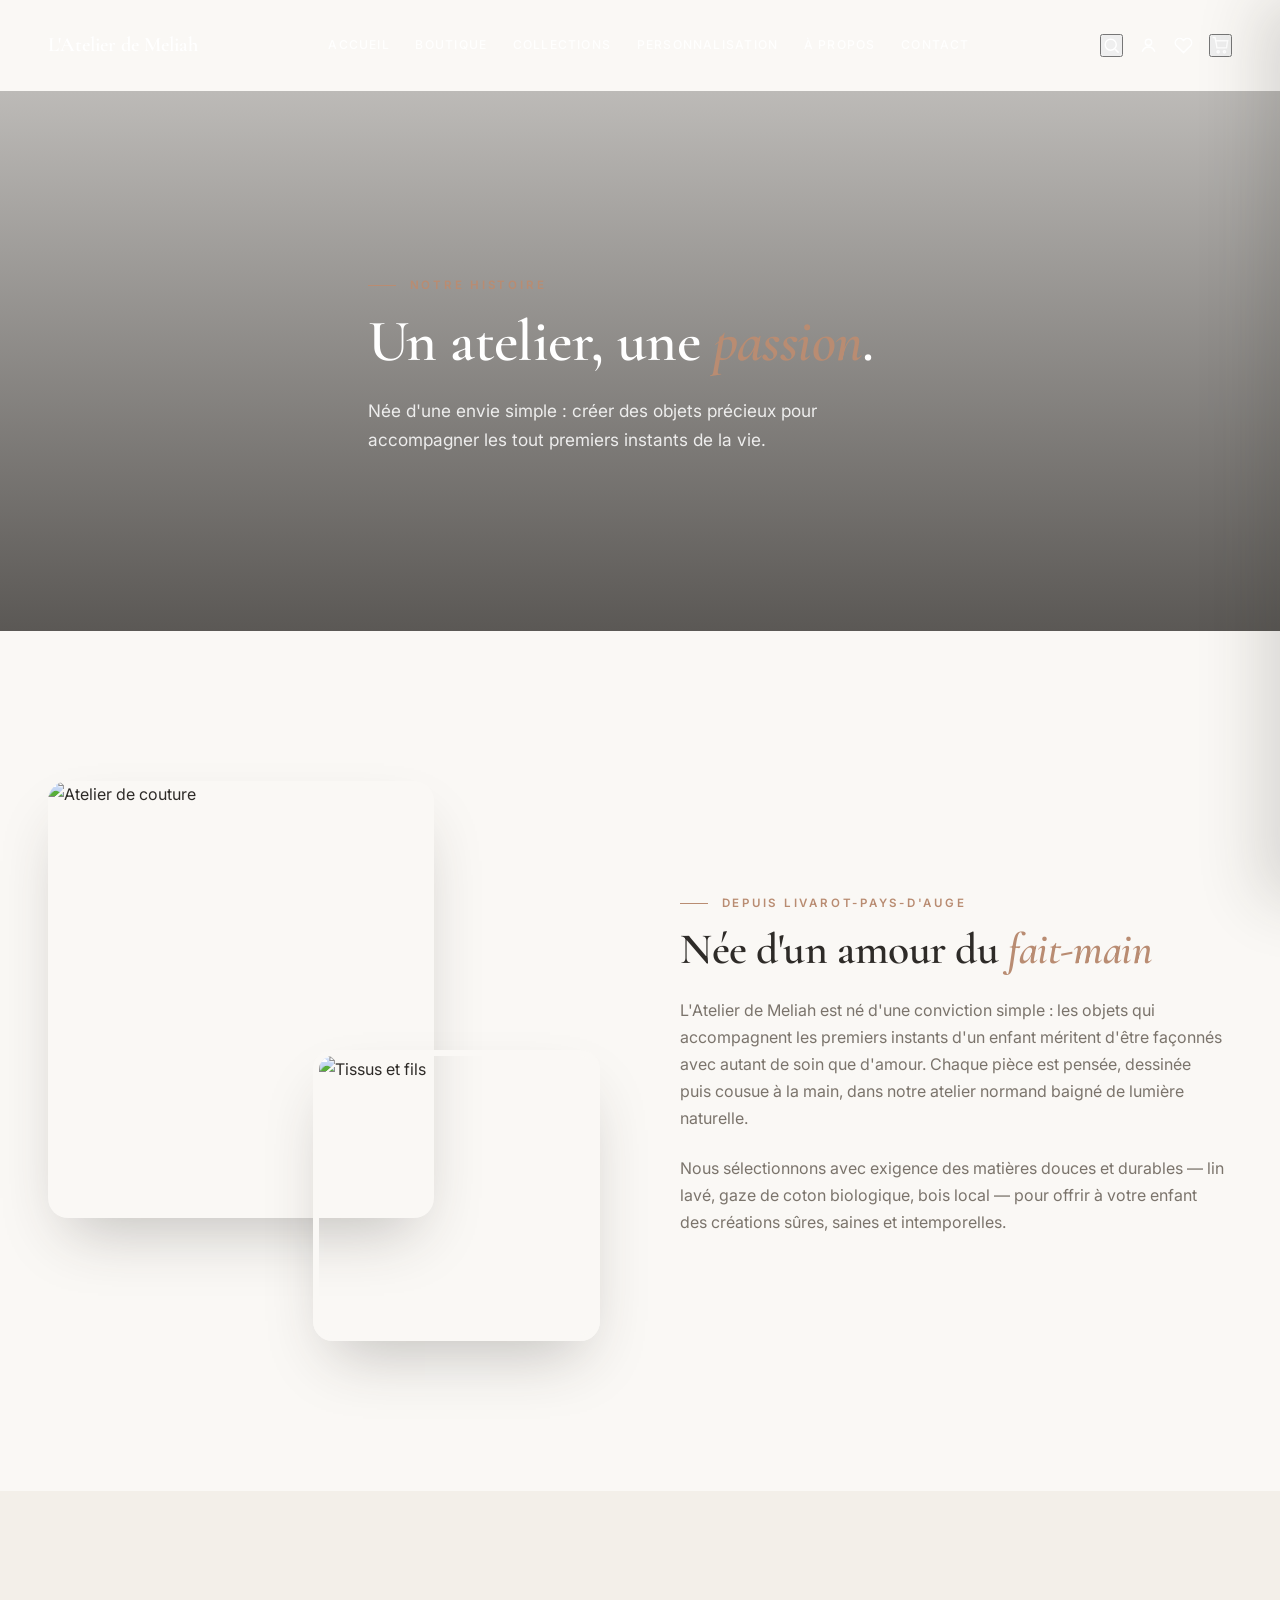
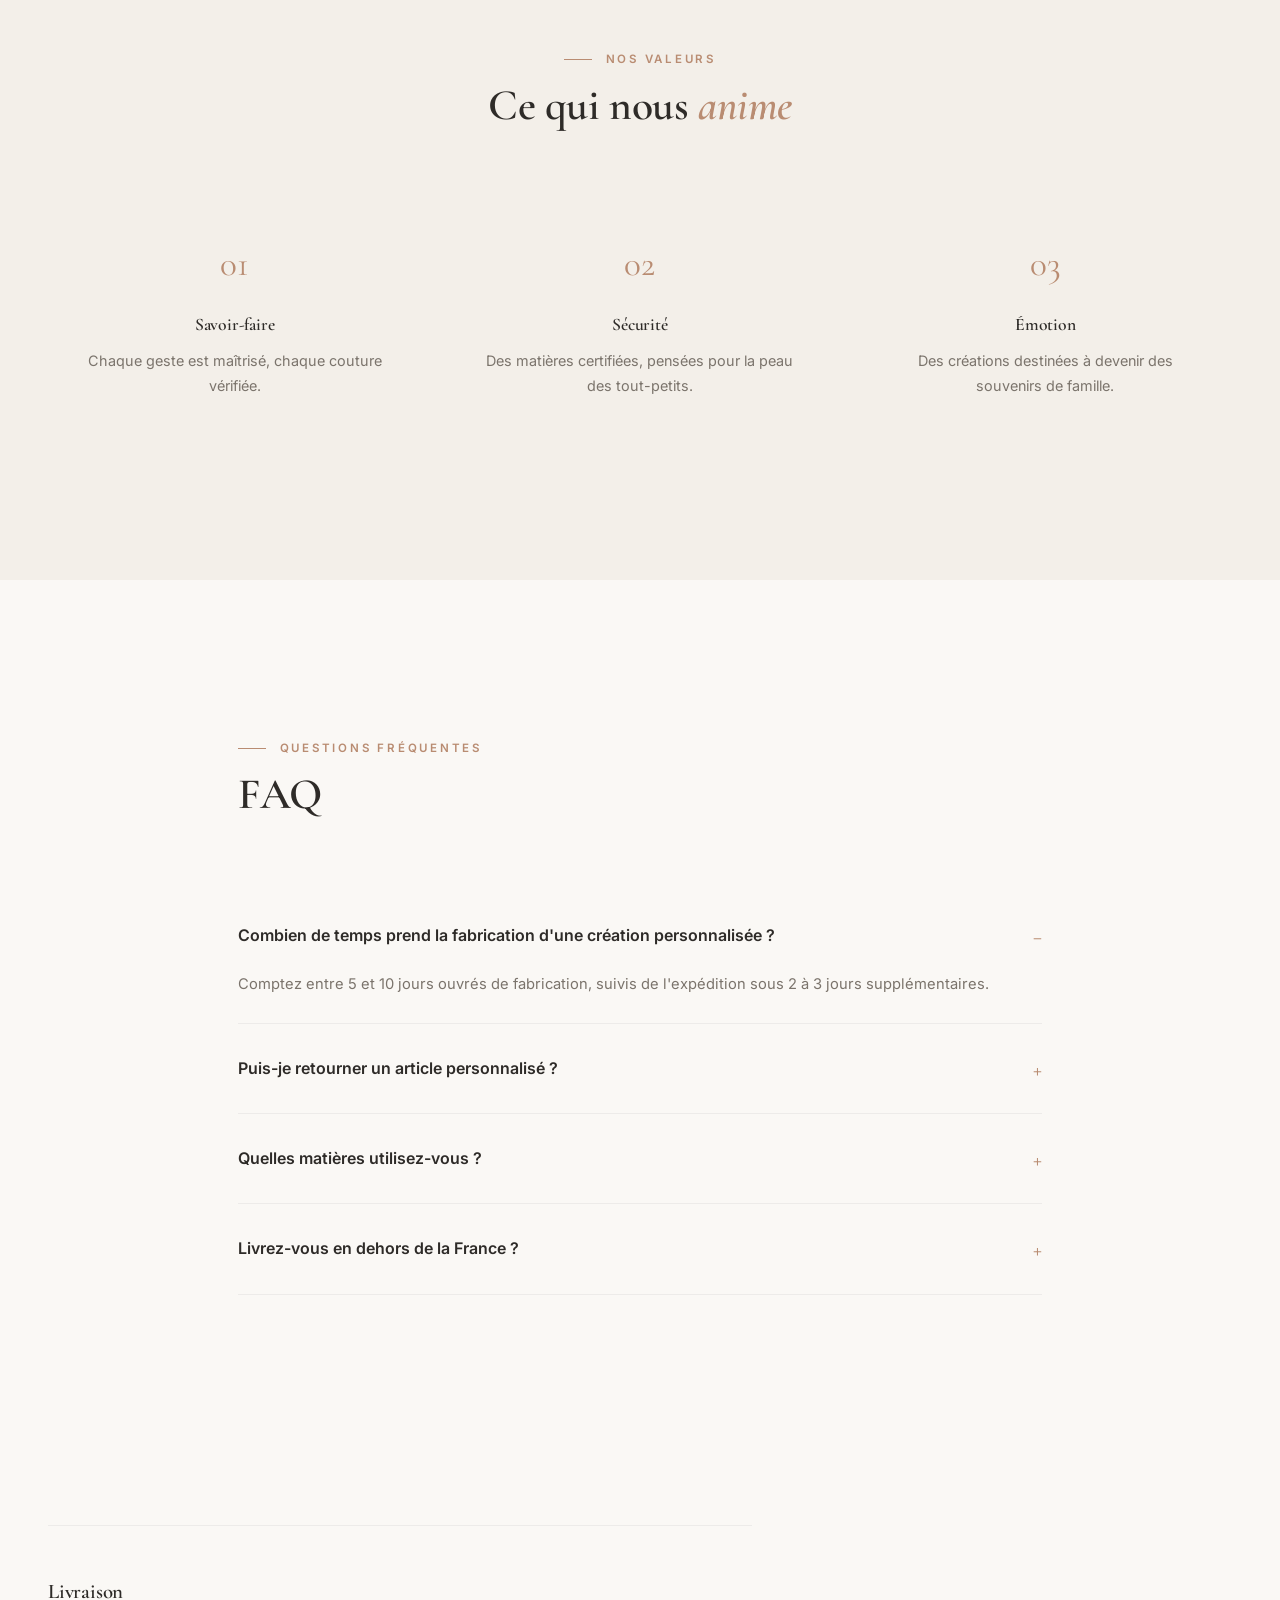
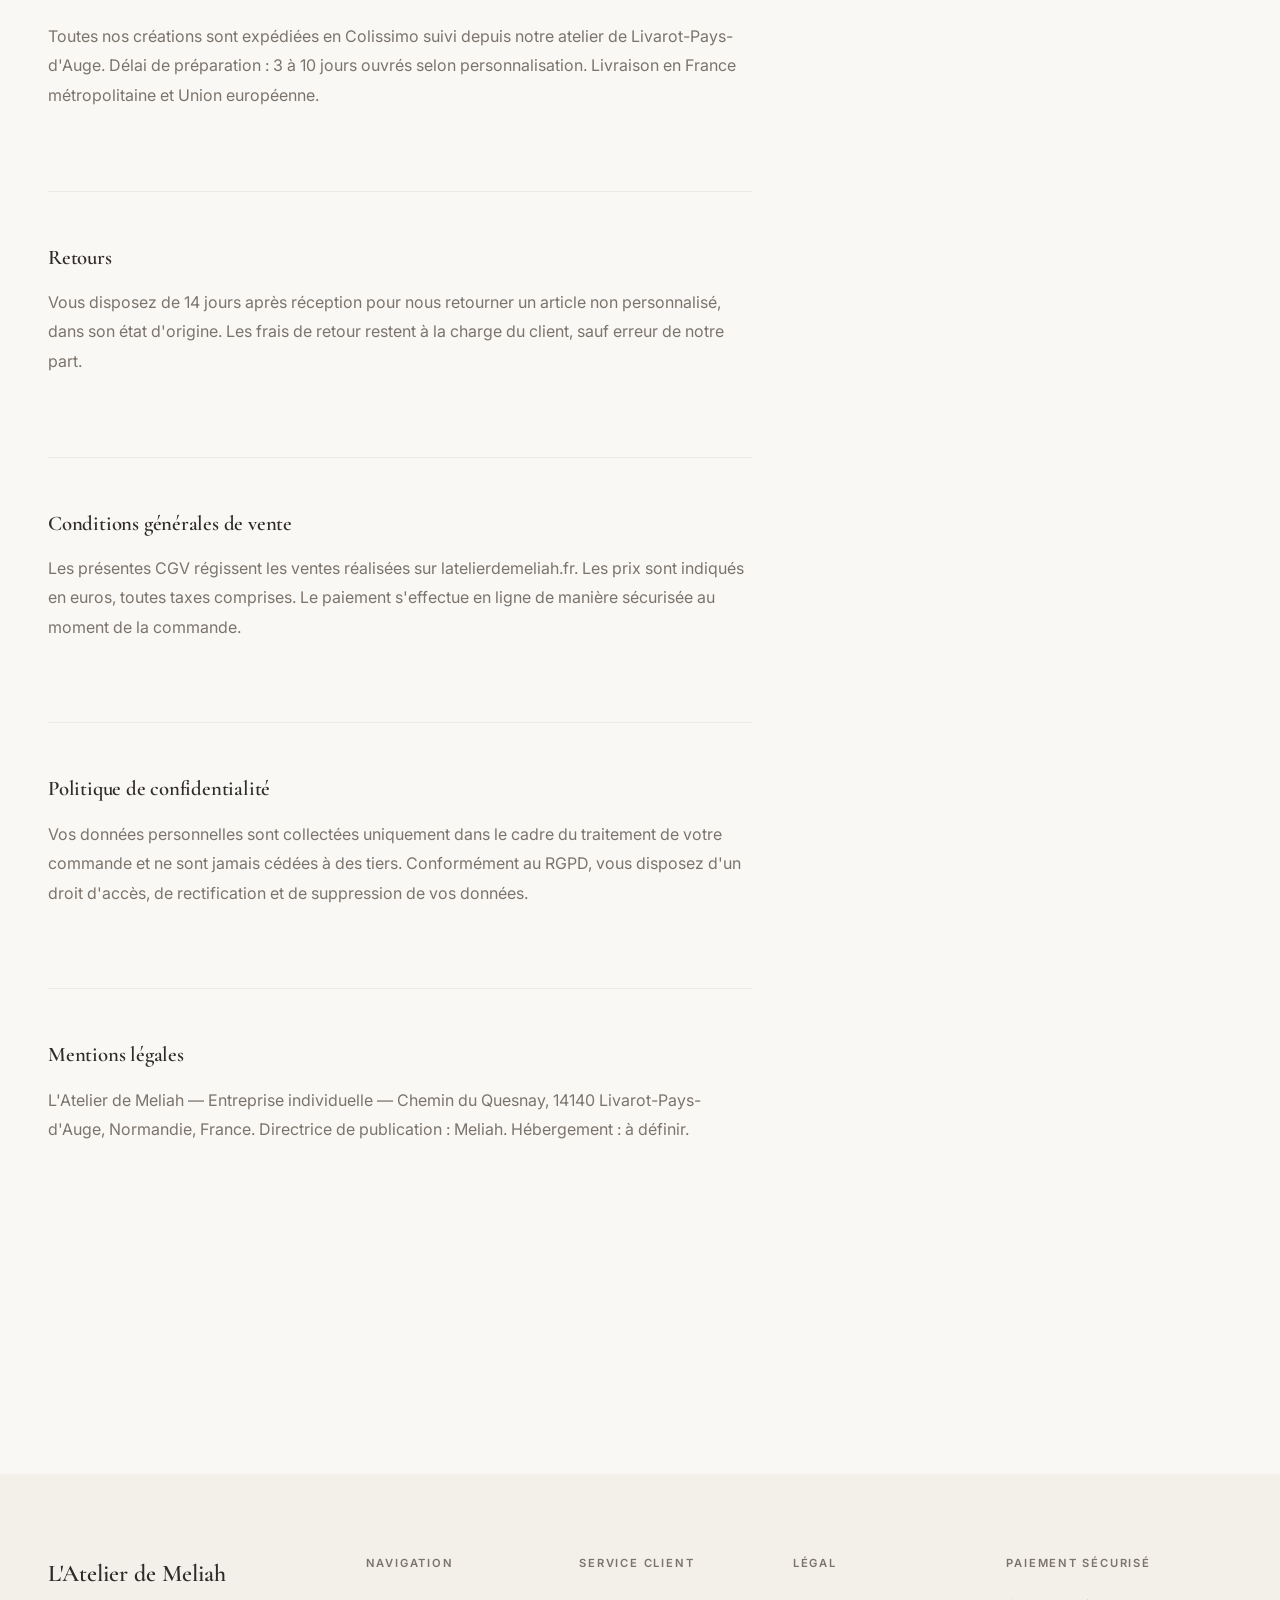
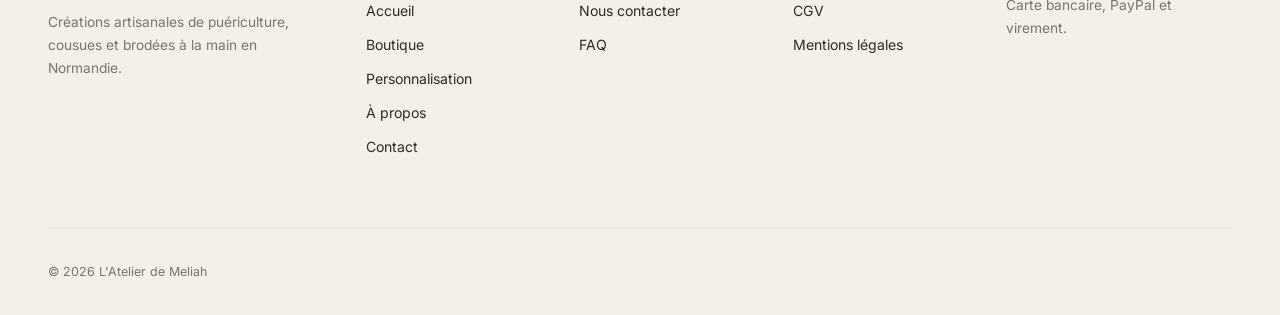
==== a-propos.html @ 483b3222 "Boutique e-commerce premium - L'Atelier de Meliah" ====
<!DOCTYPE html>
<html lang="fr">
<head>
<meta charset="UTF-8">
<meta name="viewport" content="width=device-width, initial-scale=1.0">
<title>À propos — Notre histoire | L'Atelier de Meliah</title>
<meta name="description" content="Découvrez l'histoire de L'Atelier de Meliah, atelier de couture artisanal en Normandie dédié aux créations de puériculture faites main.">
<link rel="canonical" href="https://www.latelierdemeliah.fr/a-propos.html">
<link rel="icon" href="images/logo.png">
<link rel="preconnect" href="https://fonts.googleapis.com">
<link rel="preconnect" href="https://fonts.gstatic.com" crossorigin>
<link href="https://fonts.googleapis.com/css2?family=Cormorant+Garamond:wght@500;600;700&family=Inter:wght@300;400;500;600;700&display=swap" rel="stylesheet">
<link rel="stylesheet" href="css/style.css">
<style>
  .about-hero{ min-height:60vh; display:flex; align-items:center; position:relative; color:#fff; }
  .about-hero-bg{ position:absolute; inset:0; background:linear-gradient(180deg, rgba(46,43,40,0.3), rgba(46,43,40,0.78)), url('https://images.unsplash.com/photo-1739117441029-9f2a8e59e8b2?auto=format&fit=crop&w=1800&q=85') center/cover; }
  .value-grid{ display:grid; grid-template-columns:repeat(3,1fr); gap:2rem; }
  .value-card{ text-align:center; padding:2rem; }
  .value-card .n{ font-family:var(--font-display); font-size:2.2rem; color:var(--accent); }
  .faq-item{ border-bottom:1px solid var(--border); padding:1.6rem 0; }
  .faq-item summary{ cursor:pointer; font-weight:600; display:flex; justify-content:space-between; align-items:center; list-style:none; }
  .faq-item summary::-webkit-details-marker{ display:none; }
  .faq-item summary::after{ content:'+'; font-family:var(--font-display); font-size:1.4rem; color:var(--accent); }
  .faq-item[open] summary::after{ content:'−'; }
  .faq-item p{ margin-top:1rem; color:var(--ink-soft); font-size:0.92rem; line-height:1.8; }
  .legal-block{ margin-top:5rem; padding-top:3rem; border-top:1px solid var(--border); max-width:44rem; }
  .legal-block h3{ font-size:1.3rem; margin-bottom:0.8rem; }
  .legal-block p{ color:var(--ink-soft); margin-bottom:1.2rem; line-height:1.85; }
</style>
</head>
<body>

<header class="site scrolled" style="position:relative;">
  <div class="container nav-row">
    <a href="index.html" class="brand">L'Atelier de Meliah</a>
    <nav class="nav-links">
      <a href="index.html">Accueil</a>
      <a href="boutique.html">Boutique</a>
      <a href="index.html#collections">Collections</a>
      <a href="personnalisation.html">Personnalisation</a>
      <a href="a-propos.html">À propos</a>
      <a href="contact.html">Contact</a>
    </nav>
    <div class="nav-icons">
      <button aria-label="Recherche"><svg width="19" height="19" viewBox="0 0 24 24" fill="none" stroke="currentColor" stroke-width="1.8"><circle cx="11" cy="11" r="7"/><path d="m21 21-4.3-4.3"/></svg></button>
      <a href="a-propos.html#compte" class="icon-account" aria-label="Compte"><svg width="19" height="19" viewBox="0 0 24 24" fill="none" stroke="currentColor" stroke-width="1.8"><circle cx="12" cy="8" r="4"/><path d="M4 20c1.5-4 5-6 8-6s6.5 2 8 6"/></svg></a>
      <a href="a-propos.html#favoris" aria-label="Favoris" style="position:relative;">
        <svg width="19" height="19" viewBox="0 0 24 24" fill="none" stroke="currentColor" stroke-width="1.8"><path d="M20.8 4.6a5.5 5.5 0 0 0-7.8 0L12 5.6l-1-1a5.5 5.5 0 0 0-7.8 7.8l1 1L12 21l7.8-7.8 1-1a5.5 5.5 0 0 0 0-7.6Z"/></svg>
        <span class="icon-badge fav-count" style="display:none;">0</span>
      </a>
      <button data-cart-open aria-label="Panier" style="position:relative;">
        <svg width="19" height="19" viewBox="0 0 24 24" fill="none" stroke="currentColor" stroke-width="1.8"><path d="M6 6h15l-1.5 9h-12z"/><path d="M6 6 5 2H2"/><circle cx="9" cy="20" r="1.4"/><circle cx="17" cy="20" r="1.4"/></svg>
        <span class="icon-badge cart-count" style="display:none;">0</span>
      </button>
      <a href="boutique.html" class="btn btn-primary btn-sm nav-cta">Découvrir la collection</a>
    </div>
    <button class="burger" aria-label="Menu"><span></span><span></span><span></span></button>
  </div>
</header>
<nav class="mobile-nav">
  <a href="index.html">Accueil</a>
  <a href="boutique.html">Boutique</a>
  <a href="personnalisation.html">Personnalisation</a>
  <a href="a-propos.html">À propos</a>
  <a href="contact.html">Contact</a>
</nav>

<section class="about-hero">
  <div class="about-hero-bg"></div>
  <div class="container" style="position:relative; z-index:2; max-width:640px;">
    <span class="eyebrow">Notre histoire</span>
    <h1 class="h-display" style="color:#fff; margin-top:1rem;">Un atelier, une <span class="italic-accent">passion</span>.</h1>
    <p class="lead" style="color:rgba(255,255,255,0.86); margin-top:1.4rem;">Née d'une envie simple : créer des objets précieux pour accompagner les tout premiers instants de la vie.</p>
  </div>
</section>

<section class="section">
  <div class="container">
    <div class="atelier-grid">
      <div class="atelier-gallery reveal">
        <img class="img1" src="https://images.unsplash.com/photo-1707914703104-b70cddf191cb?auto=format&fit=crop&w=700&q=80" alt="Atelier de couture">
        <img class="img2" src="https://images.unsplash.com/photo-1739117441029-9f2a8e59e8b2?auto=format&fit=crop&w=500&q=80" alt="Tissus et fils">
      </div>
      <div class="atelier-text reveal">
        <span class="eyebrow">Depuis Livarot-Pays-d'Auge</span>
        <h2 class="h-section" style="margin-top:0.75rem;">Née d'un amour du <span class="italic-accent">fait-main</span></h2>
        <p>L'Atelier de Meliah est né d'une conviction simple : les objets qui accompagnent les premiers instants d'un enfant méritent d'être façonnés avec autant de soin que d'amour. Chaque pièce est pensée, dessinée puis cousue à la main, dans notre atelier normand baigné de lumière naturelle.</p>
        <p>Nous sélectionnons avec exigence des matières douces et durables — lin lavé, gaze de coton biologique, bois local — pour offrir à votre enfant des créations sûres, saines et intemporelles.</p>
      </div>
    </div>
  </div>
</section>

<section class="section" style="background:var(--bg-2);">
  <div class="container">
    <div class="section-head reveal">
      <span class="eyebrow" style="justify-content:center;">Nos valeurs</span>
      <h2 class="h-section" style="margin-top:0.75rem;">Ce qui nous <span class="italic-accent">anime</span></h2>
    </div>
    <div class="value-grid">
      <div class="value-card reveal"><div class="n">01</div><h3 style="margin-top:1rem; font-size:1.1rem;">Savoir-faire</h3><p style="color:var(--ink-soft); margin-top:0.6rem; font-size:0.9rem;">Chaque geste est maîtrisé, chaque couture vérifiée.</p></div>
      <div class="value-card reveal"><div class="n">02</div><h3 style="margin-top:1rem; font-size:1.1rem;">Sécurité</h3><p style="color:var(--ink-soft); margin-top:0.6rem; font-size:0.9rem;">Des matières certifiées, pensées pour la peau des tout-petits.</p></div>
      <div class="value-card reveal"><div class="n">03</div><h3 style="margin-top:1rem; font-size:1.1rem;">Émotion</h3><p style="color:var(--ink-soft); margin-top:0.6rem; font-size:0.9rem;">Des créations destinées à devenir des souvenirs de famille.</p></div>
    </div>
  </div>
</section>

<section class="section" id="faq">
  <div class="container-narrow">
    <div class="section-head left reveal">
      <span class="eyebrow">Questions fréquentes</span>
      <h2 class="h-section" style="margin-top:0.75rem;">FAQ</h2>
    </div>
    <details class="faq-item" open><summary>Combien de temps prend la fabrication d'une création personnalisée ?</summary><p>Comptez entre 5 et 10 jours ouvrés de fabrication, suivis de l'expédition sous 2 à 3 jours supplémentaires.</p></details>
    <details class="faq-item"><summary>Puis-je retourner un article personnalisé ?</summary><p>Les créations personnalisées ne sont ni reprises ni échangées, sauf défaut de fabrication avéré. Les articles standards peuvent être retournés sous 14 jours.</p></details>
    <details class="faq-item"><summary>Quelles matières utilisez-vous ?</summary><p>Nous privilégions le lin lavé français, la gaze de coton certifiée Oeko-Tex et le bois de hêtre local, pour des créations douces et durables.</p></details>
    <details class="faq-item"><summary>Livrez-vous en dehors de la France ?</summary><p>Oui, nous expédions dans toute l'Union européenne. Les délais varient de 5 à 10 jours ouvrés selon la destination.</p></details>
  </div>
</section>

<section class="section" style="padding-top:0;">
  <div class="container">
    <div class="legal-block" id="livraison">
      <h3>Livraison</h3>
      <p>Toutes nos créations sont expédiées en Colissimo suivi depuis notre atelier de Livarot-Pays-d'Auge. Délai de préparation : 3 à 10 jours ouvrés selon personnalisation. Livraison en France métropolitaine et Union européenne.</p>
    </div>
    <div class="legal-block" id="retours">
      <h3>Retours</h3>
      <p>Vous disposez de 14 jours après réception pour nous retourner un article non personnalisé, dans son état d'origine. Les frais de retour restent à la charge du client, sauf erreur de notre part.</p>
    </div>
    <div class="legal-block" id="cgv">
      <h3>Conditions générales de vente</h3>
      <p>Les présentes CGV régissent les ventes réalisées sur latelierdemeliah.fr. Les prix sont indiqués en euros, toutes taxes comprises. Le paiement s'effectue en ligne de manière sécurisée au moment de la commande.</p>
    </div>
    <div class="legal-block" id="confidentialite">
      <h3>Politique de confidentialité</h3>
      <p>Vos données personnelles sont collectées uniquement dans le cadre du traitement de votre commande et ne sont jamais cédées à des tiers. Conformément au RGPD, vous disposez d'un droit d'accès, de rectification et de suppression de vos données.</p>
    </div>
    <div class="legal-block" id="mentions">
      <h3>Mentions légales</h3>
      <p>L'Atelier de Meliah — Entreprise individuelle — Chemin du Quesnay, 14140 Livarot-Pays-d'Auge, Normandie, France. Directrice de publication : Meliah. Hébergement : à définir.</p>
    </div>
  </div>
</section>

<footer class="site">
  <div class="container">
    <div class="footer-grid">
      <div>
        <a href="index.html" class="footer-brand">L'Atelier de Meliah</a>
        <p class="footer-tag">Créations artisanales de puériculture, cousues et brodées à la main en Normandie.</p>
      </div>
      <div class="footer-col">
        <h5>Navigation</h5>
        <a href="index.html">Accueil</a>
        <a href="boutique.html">Boutique</a>
        <a href="personnalisation.html">Personnalisation</a>
        <a href="a-propos.html">À propos</a>
        <a href="contact.html">Contact</a>
      </div>
      <div class="footer-col">
        <h5>Service client</h5>
        <a href="contact.html">Nous contacter</a>
        <a href="a-propos.html#faq">FAQ</a>
      </div>
      <div class="footer-col">
        <h5>Légal</h5>
        <a href="a-propos.html#cgv">CGV</a>
        <a href="a-propos.html#mentions">Mentions légales</a>
      </div>
      <div class="footer-col">
        <h5>Paiement sécurisé</h5>
        <p style="font-size:0.86rem; color:var(--ink-soft);">Carte bancaire, PayPal et virement.</p>
      </div>
    </div>
    <div class="footer-bottom"><span>© <span class="year"></span> L'Atelier de Meliah</span></div>
  </div>
</footer>

<div class="cart-overlay" data-cart-close></div>
<aside class="cart-drawer">
  <div class="cart-head">
    <h3 style="font-size:1.3rem;">Votre panier</h3>
    <button data-cart-close aria-label="Fermer" style="background:none;border:none;font-size:1.4rem;">&times;</button>
  </div>
  <div class="cart-items"></div>
  <div class="cart-foot">
    <div class="cart-subtotal"><span>Sous-total</span><span class="amount">0 €</span></div>
    <a href="panier.html" class="btn btn-primary btn-block">Voir le panier</a>
  </div>
</aside>

<script src="js/products.js"></script>
<script src="js/main.js"></script>
</body>
</html>
---- css/style.css ----
/* =========================================================
   L'Atelier de Meliah — Design system
   ========================================================= */

:root{
  --bg:            #FAF8F5;
  --bg-2:          #F3EFE9;
  --ink:           #2E2B28;
  --ink-soft:      #7B746C;
  --accent:        #B98C72;
  --accent-2:      #D8BFA8;
  --card:          #FFFFFF;
  --border:        rgba(0,0,0,0.05);

  --font-display:  'Cormorant Garamond', Georgia, serif;
  --font-sans:     'Inter', system-ui, -apple-system, sans-serif;

  --radius:        20px;
  --radius-sm:     12px;
  --gutter:        clamp(1.5rem, 5vw, 3rem);
  --section-gap:   160px;
  --ease:          cubic-bezier(0.16, 1, 0.3, 1);
}

*{ box-sizing:border-box; margin:0; padding:0; }
html{ scroll-behavior:smooth; }
body{
  font-family:var(--font-sans);
  background:var(--bg);
  color:var(--ink);
  -webkit-font-smoothing:antialiased;
  line-height:1.7;
  font-weight:400;
  overflow-x:hidden;
}
img{ display:block; max-width:100%; height:auto; }
a{ color:inherit; text-decoration:none; }
button{ font-family:inherit; cursor:pointer; }
::selection{ background:var(--accent); color:#fff; }

.container{ max-width:1360px; margin:0 auto; padding:0 var(--gutter); }
.container-narrow{ max-width:900px; margin:0 auto; padding:0 var(--gutter); }
.section{ padding:110px 0; }
@media (min-width:1024px){ .section{ padding:150px 0; } }

/* ---------- Typography ---------- */
h1,h2,h3,h4{ font-family:var(--font-display); font-weight:600; color:var(--ink); letter-spacing:-0.01em; }
.eyebrow{
  font-size:0.72rem; letter-spacing:0.24em; text-transform:uppercase;
  color:var(--accent); font-weight:600; display:inline-flex; align-items:center; gap:0.85rem;
}
.eyebrow::before{ content:''; width:28px; height:1px; background:var(--accent); display:inline-block; }
.h-display{ font-size:clamp(2.4rem, 4.6vw, 4.2rem); line-height:1.06; }
.h-section{ font-size:clamp(2rem, 3.4vw, 3rem); line-height:1.12; }
.italic-accent{ font-style:italic; color:var(--accent); }
.lead{ font-size:1.08rem; color:var(--ink-soft); max-width:38rem; }
.section-head{ text-align:center; max-width:46rem; margin:0 auto 4.5rem; }
.section-head.left{ text-align:left; margin:0 0 4.5rem; }

/* ---------- Buttons ---------- */
.btn{
  display:inline-flex; align-items:center; justify-content:center; gap:0.6rem;
  padding:1.05rem 2.1rem; border-radius:999px; font-size:0.76rem;
  letter-spacing:0.14em; text-transform:uppercase; font-weight:600;
  transition:all 0.4s var(--ease); white-space:nowrap; border:1px solid transparent;
}
.btn-primary{ background:var(--ink); color:#fff; }
.btn-primary:hover{ background:var(--accent); transform:translateY(-2px); }
.btn-accent{ background:var(--accent); color:#fff; }
.btn-accent:hover{ background:#a67a61; transform:translateY(-2px); }
.btn-outline{ background:transparent; color:#fff; border-color:rgba(255,255,255,0.55); }
.btn-outline:hover{ background:rgba(255,255,255,0.14); border-color:#fff; }
.btn-outline-dark{ background:transparent; color:var(--ink); border-color:rgba(46,43,40,0.25); }
.btn-outline-dark:hover{ background:var(--ink); color:#fff; border-color:var(--ink); }
.btn-sm{ padding:0.75rem 1.4rem; font-size:0.68rem; }
.btn-block{ width:100%; }

/* ---------- Header ---------- */
header.site{
  position:fixed; top:0; left:0; right:0; z-index:100;
  padding:1.75rem 0; transition:all 0.4s var(--ease);
}
header.site.scrolled{
  background:rgba(250,248,245,0.86); backdrop-filter:blur(18px); -webkit-backdrop-filter:blur(18px);
  padding:1.05rem 0; box-shadow:0 1px 0 var(--border);
}
.nav-row{ display:grid; grid-template-columns:auto 1fr auto; align-items:center; gap:1.25rem; }
.brand{ font-family:var(--font-display); font-size:clamp(1.15rem, 1.6vw, 1.4rem); font-weight:600; color:#fff; letter-spacing:0; transition:color 0.4s; white-space:nowrap; }
header.site.scrolled .brand{ color:var(--ink); }
.nav-links{ display:flex; gap:clamp(1rem, 2vw, 2rem); justify-content:center; white-space:nowrap; }
.nav-links a{
  font-size:0.76rem; letter-spacing:0.1em; text-transform:uppercase; font-weight:500;
  color:rgba(255,255,255,0.9); transition:color 0.3s; position:relative;
}
header.site.scrolled .nav-links a{ color:var(--ink-soft); }
.nav-links a:hover{ color:var(--accent-2); }
header.site.scrolled .nav-links a:hover{ color:var(--accent); }
.nav-icons{ display:flex; align-items:center; justify-content:flex-end; gap:1rem; }
.nav-icons button, .nav-icons a{ position:relative; color:#fff; transition:color 0.3s; display:flex; }
header.site.scrolled .nav-icons button, header.site.scrolled .nav-icons a{ color:var(--ink); }
.nav-icons button:hover, .nav-icons a:hover{ color:var(--accent); }
.icon-badge{
  position:absolute; top:-7px; right:-8px; background:var(--accent); color:#fff;
  font-size:0.6rem; font-weight:700; width:16px; height:16px; border-radius:50%;
  display:flex; align-items:center; justify-content:center;
}
.nav-cta{ margin-left:0.5rem; }
header.site:not(.scrolled) .nav-cta.btn-primary{ background:rgba(255,255,255,0.16); border:1px solid rgba(255,255,255,0.5); }

.burger{ display:none; width:40px; height:40px; background:none; border:none; flex-direction:column; align-items:center; justify-content:center; gap:5px; }
.burger span{ width:22px; height:1.5px; background:#fff; transition:0.3s; }
header.site.scrolled .burger span{ background:var(--ink); }

.mobile-nav{
  position:fixed; inset:0; z-index:200; background:var(--bg);
  display:flex; flex-direction:column; align-items:center; justify-content:center; gap:2rem;
  opacity:0; visibility:hidden; transform:translateY(-16px); transition:0.4s var(--ease);
}
.mobile-nav.open{ opacity:1; visibility:visible; transform:translateY(0); }
.mobile-nav a{ font-family:var(--font-display); font-size:1.6rem; color:var(--ink); }

/* ---------- Hero ---------- */
.hero{
  min-height:100vh; position:relative; display:flex; align-items:flex-end;
  padding:10rem 0 5rem; color:#fff; overflow:hidden;
}
.hero-bg{
  position:absolute; inset:0; background-size:cover; background-position:center;
  transform:scale(1.08); will-change:transform;
}
.hero-bg::after{
  content:''; position:absolute; inset:0;
  background:linear-gradient(180deg, rgba(46,43,40,0.25) 0%, rgba(46,43,40,0.78) 100%);
}
.hero-content{ position:relative; z-index:2; max-width:640px; }
.hero .eyebrow{ color:var(--accent-2); }
.hero .eyebrow::before{ background:var(--accent-2); }
.hero h1{ color:#fff; margin-top:1.5rem; }
.hero p.lead{ color:rgba(255,255,255,0.86); margin-top:1.5rem; }
.hero-actions{ display:flex; gap:1rem; flex-wrap:wrap; margin-top:2.5rem; }
.hero-scroll{
  position:absolute; right:var(--gutter); bottom:2.5rem; z-index:2; color:rgba(255,255,255,0.75);
  display:flex; align-items:center; gap:0.75rem; font-size:0.72rem; letter-spacing:0.14em; text-transform:uppercase;
}
.hero-scroll .line{ width:1px; height:44px; background:rgba(255,255,255,0.4); position:relative; overflow:hidden; }
.hero-scroll .line::after{ content:''; position:absolute; top:0; left:0; right:0; height:14px; background:#fff; animation:scrollLine 2s infinite; }
@keyframes scrollLine{ 0%{ transform:translateY(-20px);} 100%{ transform:translateY(58px);} }

/* ---------- Reassurance ---------- */
.reassurance-grid{ display:grid; grid-template-columns:repeat(4,1fr); gap:1.75rem; }
.reassurance-card{
  background:var(--card); border:1px solid var(--border); border-radius:var(--radius);
  padding:2.5rem 2rem; text-align:center; transition:transform 0.4s var(--ease), box-shadow 0.4s var(--ease);
}
.reassurance-card:hover{ transform:translateY(-6px); box-shadow:0 24px 48px -24px rgba(46,43,40,0.16); }
.reassurance-card .ic{
  width:52px; height:52px; margin:0 auto 1.4rem; border-radius:50%; background:var(--bg-2);
  display:flex; align-items:center; justify-content:center; color:var(--accent);
}
.reassurance-card h3{ font-size:1.02rem; font-family:var(--font-sans); font-weight:600; margin-bottom:0.5rem; }
.reassurance-card p{ font-size:0.86rem; color:var(--ink-soft); }

/* ---------- Collections ---------- */
.collections-grid{ display:grid; grid-template-columns:repeat(3,1fr); gap:1.75rem; }
.collection-card{
  position:relative; border-radius:var(--radius); overflow:hidden; aspect-ratio:3/4;
  background:var(--bg-2); cursor:pointer;
}
.collection-card:nth-child(3n+1){ grid-row: span 2; aspect-ratio:auto; }
.collection-card img{ position:absolute; inset:0; width:100%; height:100%; object-fit:cover; transition:transform 0.8s var(--ease); }
.collection-card:hover img{ transform:scale(1.08); }
.collection-card::after{
  content:''; position:absolute; inset:0;
  background:linear-gradient(0deg, rgba(46,43,40,0.72) 0%, rgba(46,43,40,0.05) 55%);
}
.collection-label{
  position:absolute; left:1.75rem; right:1.75rem; bottom:1.75rem; z-index:2; color:#fff;
}
.collection-label .eyebrow{ color:var(--accent-2); }
.collection-label .eyebrow::before{ background:var(--accent-2); }
.collection-label h3{ color:#fff; font-size:1.55rem; margin-top:0.5rem; }
.collection-label span.arrow{
  display:inline-flex; align-items:center; gap:0.5rem; margin-top:0.9rem; font-size:0.74rem;
  letter-spacing:0.1em; text-transform:uppercase; opacity:0; transform:translateY(6px);
  transition:0.4s var(--ease); color:rgba(255,255,255,0.9);
}
.collection-card:hover .arrow{ opacity:1; transform:translateY(0); }

/* ---------- Product cards ---------- */
.products-grid{ display:grid; grid-template-columns:repeat(4,1fr); gap:1.75rem; }
.product-card{ position:relative; }
.product-media{
  position:relative; border-radius:var(--radius); overflow:hidden; aspect-ratio:4/5; background:var(--bg-2);
}
.product-media img{ position:absolute; inset:0; width:100%; height:100%; object-fit:cover; transition:transform 0.7s var(--ease), opacity .5s ease; }
.product-media img.img-hover{ opacity:0; }
.product-card:hover .product-media img.img-base{ opacity:0; }
.product-card:hover .product-media img.img-hover{ opacity:1; }
.product-badge{
  position:absolute; top:1rem; left:1rem; z-index:2; background:var(--ink); color:#fff; font-size:0.62rem;
  letter-spacing:0.1em; text-transform:uppercase; font-weight:600; padding:0.4rem 0.8rem; border-radius:999px;
}
.product-fav{
  position:absolute; top:0.85rem; right:0.85rem; z-index:2; width:38px; height:38px; border-radius:50%;
  background:rgba(255,255,255,0.92); backdrop-filter:blur(4px); border:none; display:flex; align-items:center;
  justify-content:center; color:var(--ink); transition:0.3s;
}
.product-fav:hover, .product-fav.active{ color:var(--accent); }
.product-fav.active svg{ fill:var(--accent); }
.product-quickadd{
  position:absolute; left:0.85rem; right:0.85rem; bottom:0.85rem; z-index:2;
  opacity:0; transform:translateY(10px); transition:0.4s var(--ease);
}
.product-card:hover .product-quickadd{ opacity:1; transform:translateY(0); }
.product-info{ padding-top:1.1rem; display:flex; justify-content:space-between; align-items:flex-start; gap:0.5rem; }
.product-info h3{ font-family:var(--font-sans); font-weight:600; font-size:0.95rem; }
.product-info .cat{ font-size:0.74rem; color:var(--ink-soft); margin-top:0.2rem; }
.product-price{ font-family:var(--font-display); font-weight:600; font-size:1.1rem; color:var(--accent); white-space:nowrap; }
.product-stars{ display:flex; align-items:center; gap:0.3rem; margin-top:0.4rem; font-size:0.75rem; color:var(--ink-soft); }
.product-stars .stars{ color:var(--accent); letter-spacing:1px; }

/* ---------- Editorial / personalisation ---------- */
.editorial{
  position:relative; min-height:88vh; display:flex; align-items:center; border-radius:var(--radius);
  overflow:hidden; color:#fff; background-size:cover; background-position:center;
}
.editorial::after{ content:''; position:absolute; inset:0; background:linear-gradient(90deg, rgba(46,43,40,0.82) 0%, rgba(46,43,40,0.15) 65%); }
.editorial-content{ position:relative; z-index:2; padding:5rem; max-width:560px; }
.editorial .eyebrow{ color:var(--accent-2); }
.editorial .eyebrow::before{ background:var(--accent-2); }
.editorial h2{ color:#fff; margin-top:1.25rem; }
.editorial p{ color:rgba(255,255,255,0.85); margin-top:1.5rem; }
.editorial-steps{ margin-top:2.5rem; display:flex; flex-direction:column; gap:1.1rem; }
.editorial-steps li{ display:flex; align-items:center; gap:0.9rem; font-size:0.92rem; color:rgba(255,255,255,0.92); }
.editorial-steps li .dot{ width:6px; height:6px; border-radius:50%; background:var(--accent-2); flex-shrink:0; }
.editorial .btn{ margin-top:2.5rem; }

/* ---------- Atelier / story ---------- */
.atelier-grid{ display:grid; grid-template-columns:1fr 1fr; gap:5rem; align-items:center; }
.atelier-gallery{ position:relative; height:560px; }
.atelier-gallery img{ position:absolute; border-radius:var(--radius); object-fit:cover; box-shadow:0 30px 60px -20px rgba(46,43,40,0.28); }
.atelier-gallery .img1{ width:70%; height:78%; top:0; left:0; }
.atelier-gallery .img2{ width:52%; height:52%; bottom:0; right:0; border:6px solid var(--bg); }
.atelier-text p{ color:var(--ink-soft); margin-top:1.4rem; max-width:34rem; }
.atelier-stats{ display:flex; gap:3rem; margin-top:2.75rem; }
.atelier-stats .stat b{ font-family:var(--font-display); font-size:2rem; color:var(--accent); display:block; }
.atelier-stats .stat span{ font-size:0.78rem; color:var(--ink-soft); text-transform:uppercase; letter-spacing:0.06em; }

/* ---------- Testimonials ---------- */
.testi-grid{ display:grid; grid-template-columns:repeat(3,1fr); gap:1.75rem; }
.testi-card{ background:var(--card); border:1px solid var(--border); border-radius:var(--radius); padding:2.5rem; }
.testi-card .stars{ color:var(--accent); letter-spacing:2px; margin-bottom:1.2rem; display:block; }
.testi-card q{ font-size:1rem; color:var(--ink); line-height:1.75; quotes:none; display:block; }
.testi-photo{ width:100%; aspect-ratio:16/10; border-radius:var(--radius-sm); overflow:hidden; margin-bottom:1.5rem; }
.testi-photo img{ width:100%; height:100%; object-fit:cover; }
.testi-author{ display:flex; align-items:center; gap:0.85rem; margin-top:1.5rem; }
.testi-author .av{ width:42px; height:42px; border-radius:50%; overflow:hidden; background:var(--bg-2); }
.testi-author .av img{ width:100%; height:100%; object-fit:cover; }
.av-initials{ display:flex; align-items:center; justify-content:center; background:var(--accent-2); color:var(--ink); font-family:var(--font-display); font-weight:600; font-size:0.95rem; }
.testi-author b{ font-size:0.9rem; display:block; }
.testi-author span{ font-size:0.76rem; color:var(--ink-soft); }

/* ---------- Process timeline ---------- */
.process-row{ display:grid; grid-template-columns:repeat(5,1fr); gap:1.5rem; position:relative; }
.process-row::before{ content:''; position:absolute; top:1.4rem; left:8%; right:8%; height:1px; background:var(--border); }
.process-step{ text-align:center; position:relative; }
.process-num{
  width:2.8rem; height:2.8rem; border-radius:50%; background:var(--bg); border:1px solid var(--border);
  display:flex; align-items:center; justify-content:center; margin:0 auto 1.5rem; position:relative; z-index:2;
  font-family:var(--font-display); font-weight:600; color:var(--accent); font-size:1.15rem;
}
.process-step h4{ font-family:var(--font-sans); font-weight:600; font-size:0.95rem; margin-bottom:0.5rem; }
.process-step p{ font-size:0.82rem; color:var(--ink-soft); }

/* ---------- Instagram gallery ---------- */
.insta-grid{ display:grid; grid-template-columns:repeat(6,1fr); gap:0.6rem; }
.insta-item{ position:relative; aspect-ratio:1/1; border-radius:var(--radius-sm); overflow:hidden; }
.insta-item img{ width:100%; height:100%; object-fit:cover; transition:transform 0.6s var(--ease); }
.insta-item:hover img{ transform:scale(1.08); }
.insta-item::after{ content:''; position:absolute; inset:0; background:rgba(46,43,40,0); transition:0.3s; }
.insta-item:hover::after{ background:rgba(46,43,40,0.16); }

/* ---------- Newsletter ---------- */
.newsletter{ background:var(--ink); color:#fff; border-radius:var(--radius); padding:5rem var(--gutter); text-align:center; }
.newsletter h2{ color:#fff; }
.newsletter p{ color:rgba(255,255,255,0.72); margin-top:1rem; }
.newsletter-form{ display:flex; max-width:26rem; margin:2.5rem auto 0; gap:0.75rem; }
.newsletter-form input{
  flex:1; background:rgba(255,255,255,0.08); border:1px solid rgba(255,255,255,0.18); border-radius:999px;
  padding:1rem 1.4rem; color:#fff; font-size:0.9rem; outline:none;
}
.newsletter-form input::placeholder{ color:rgba(255,255,255,0.45); }
.newsletter-form input:focus{ border-color:var(--accent-2); }

/* ---------- Footer ---------- */
footer.site{ background:var(--bg-2); padding:5rem 0 2rem; margin-top:var(--section-gap); }
.footer-grid{ display:grid; grid-template-columns:1.6fr 1fr 1fr 1fr 1.3fr; gap:2.5rem; }
.footer-brand{ font-family:var(--font-display); font-size:1.5rem; font-weight:600; }
.footer-tag{ font-size:0.86rem; color:var(--ink-soft); margin-top:1rem; max-width:20rem; }
.footer-col h5{ font-size:0.7rem; letter-spacing:0.16em; text-transform:uppercase; color:var(--ink-soft); margin-bottom:1.3rem; font-weight:600; }
.footer-col a{ display:block; font-size:0.88rem; color:var(--ink); padding:0.32rem 0; transition:0.3s; }
.footer-col a:hover{ color:var(--accent); }
.footer-socials{ display:flex; gap:1rem; margin-top:1.5rem; }
.footer-socials a{ width:36px; height:36px; border-radius:50%; border:1px solid var(--border); display:flex; align-items:center; justify-content:center; color:var(--ink); transition:0.3s; }
.footer-socials a:hover{ background:var(--accent); color:#fff; border-color:var(--accent); }
.footer-bottom{ margin-top:4rem; padding-top:2rem; border-top:1px solid var(--border); display:flex; justify-content:space-between; gap:1rem; flex-wrap:wrap; font-size:0.78rem; color:var(--ink-soft); }
.footer-bottom a{ color:var(--ink-soft); }
.footer-bottom a:hover{ color:var(--accent); }

/* ---------- Breadcrumb / page hero ---------- */
.page-hero{ padding:11rem 0 3.5rem; background:var(--bg-2); }
.breadcrumb{ font-size:0.78rem; color:var(--ink-soft); margin-bottom:1rem; }
.breadcrumb a:hover{ color:var(--accent); }

/* ---------- Cart drawer ---------- */
.cart-drawer{
  position:fixed; top:0; right:0; bottom:0; width:min(440px,100vw); background:#fff; z-index:300;
  transform:translateX(100%); transition:transform 0.45s var(--ease); display:flex; flex-direction:column;
  box-shadow:-20px 0 60px rgba(46,43,40,0.16);
}
.cart-drawer.open{ transform:translateX(0); }
.cart-overlay{
  position:fixed; inset:0; background:rgba(46,43,40,0.4); z-index:290; opacity:0; visibility:hidden; transition:0.4s;
}
.cart-overlay.open{ opacity:1; visibility:visible; }
.cart-head{ display:flex; align-items:center; justify-content:space-between; padding:1.75rem 2rem; border-bottom:1px solid var(--border); }
.cart-items{ flex:1; overflow-y:auto; padding:1.5rem 2rem; }
.cart-line{ display:flex; gap:1rem; padding:1.2rem 0; border-bottom:1px solid var(--border); }
.cart-line img{ width:76px; height:90px; object-fit:cover; border-radius:10px; }
.cart-line-info{ flex:1; }
.cart-line-info h4{ font-size:0.92rem; font-family:var(--font-sans); font-weight:600; }
.cart-line-info .opt{ font-size:0.76rem; color:var(--ink-soft); margin-top:0.2rem; }
.cart-qty{ display:flex; align-items:center; gap:0.6rem; margin-top:0.6rem; }
.cart-qty button{ width:24px; height:24px; border-radius:50%; border:1px solid var(--border); background:none; font-size:0.85rem; }
.cart-remove{ font-size:0.72rem; color:var(--ink-soft); text-decoration:underline; margin-top:0.5rem; }
.cart-foot{ padding:1.75rem 2rem; border-top:1px solid var(--border); }
.cart-subtotal{ display:flex; justify-content:space-between; font-family:var(--font-display); font-size:1.2rem; font-weight:600; margin-bottom:1.25rem; }
.cart-empty{ text-align:center; padding:4rem 1rem; color:var(--ink-soft); }

/* ---------- Reveal ---------- */
.reveal{ opacity:0; transform:translateY(28px); transition:opacity 0.9s var(--ease), transform 0.9s var(--ease); }
.reveal.visible{ opacity:1; transform:translateY(0); }

/* ---------- Toast ---------- */
.toast{
  position:fixed; bottom:2rem; left:50%; transform:translateX(-50%) translateY(20px); z-index:400;
  background:var(--ink); color:#fff; padding:0.9rem 1.6rem; border-radius:999px; font-size:0.85rem;
  opacity:0; visibility:hidden; transition:0.4s var(--ease); display:flex; align-items:center; gap:0.6rem;
}
.toast.show{ opacity:1; visibility:visible; transform:translateX(-50%) translateY(0); }

/* ---------- Responsive ---------- */
@media (max-width:1100px){
  .reassurance-grid, .products-grid{ grid-template-columns:repeat(2,1fr); }
  .collections-grid{ grid-template-columns:repeat(2,1fr); }
  .collection-card:nth-child(3n+1){ grid-row:auto; aspect-ratio:3/4; }
  .atelier-grid{ grid-template-columns:1fr; gap:3rem; }
  .footer-grid{ grid-template-columns:1fr 1fr; }
  .testi-grid{ grid-template-columns:1fr; }
  .process-row{ grid-template-columns:repeat(3,1fr); gap:2.5rem; }
  .process-row::before{ display:none; }
  .insta-grid{ grid-template-columns:repeat(3,1fr); }
}
@media (max-width:1360px){
  a.nav-cta{ display:none; }
}
@media (max-width:1024px){
  .nav-links{ gap:1.1rem; }
  .nav-links a{ font-size:0.68rem; }
}
@media (max-width:768px){
  .nav-links, .nav-row .nav-icons a.icon-account, .nav-row a.nav-cta{ display:none; }
  .nav-row{ grid-template-columns:auto auto auto; }
  .burger{ display:flex; }
  .reassurance-grid, .products-grid, .collections-grid{ grid-template-columns:1fr; }
  .editorial-content{ padding:2.5rem; max-width:none; }
  .process-row{ grid-template-columns:1fr 1fr; }
  .insta-grid{ grid-template-columns:repeat(2,1fr); }
  .footer-grid{ grid-template-columns:1fr; gap:2.5rem; }
  .section{ padding:80px 0; }
  footer.site{ margin-top:100px; }
}
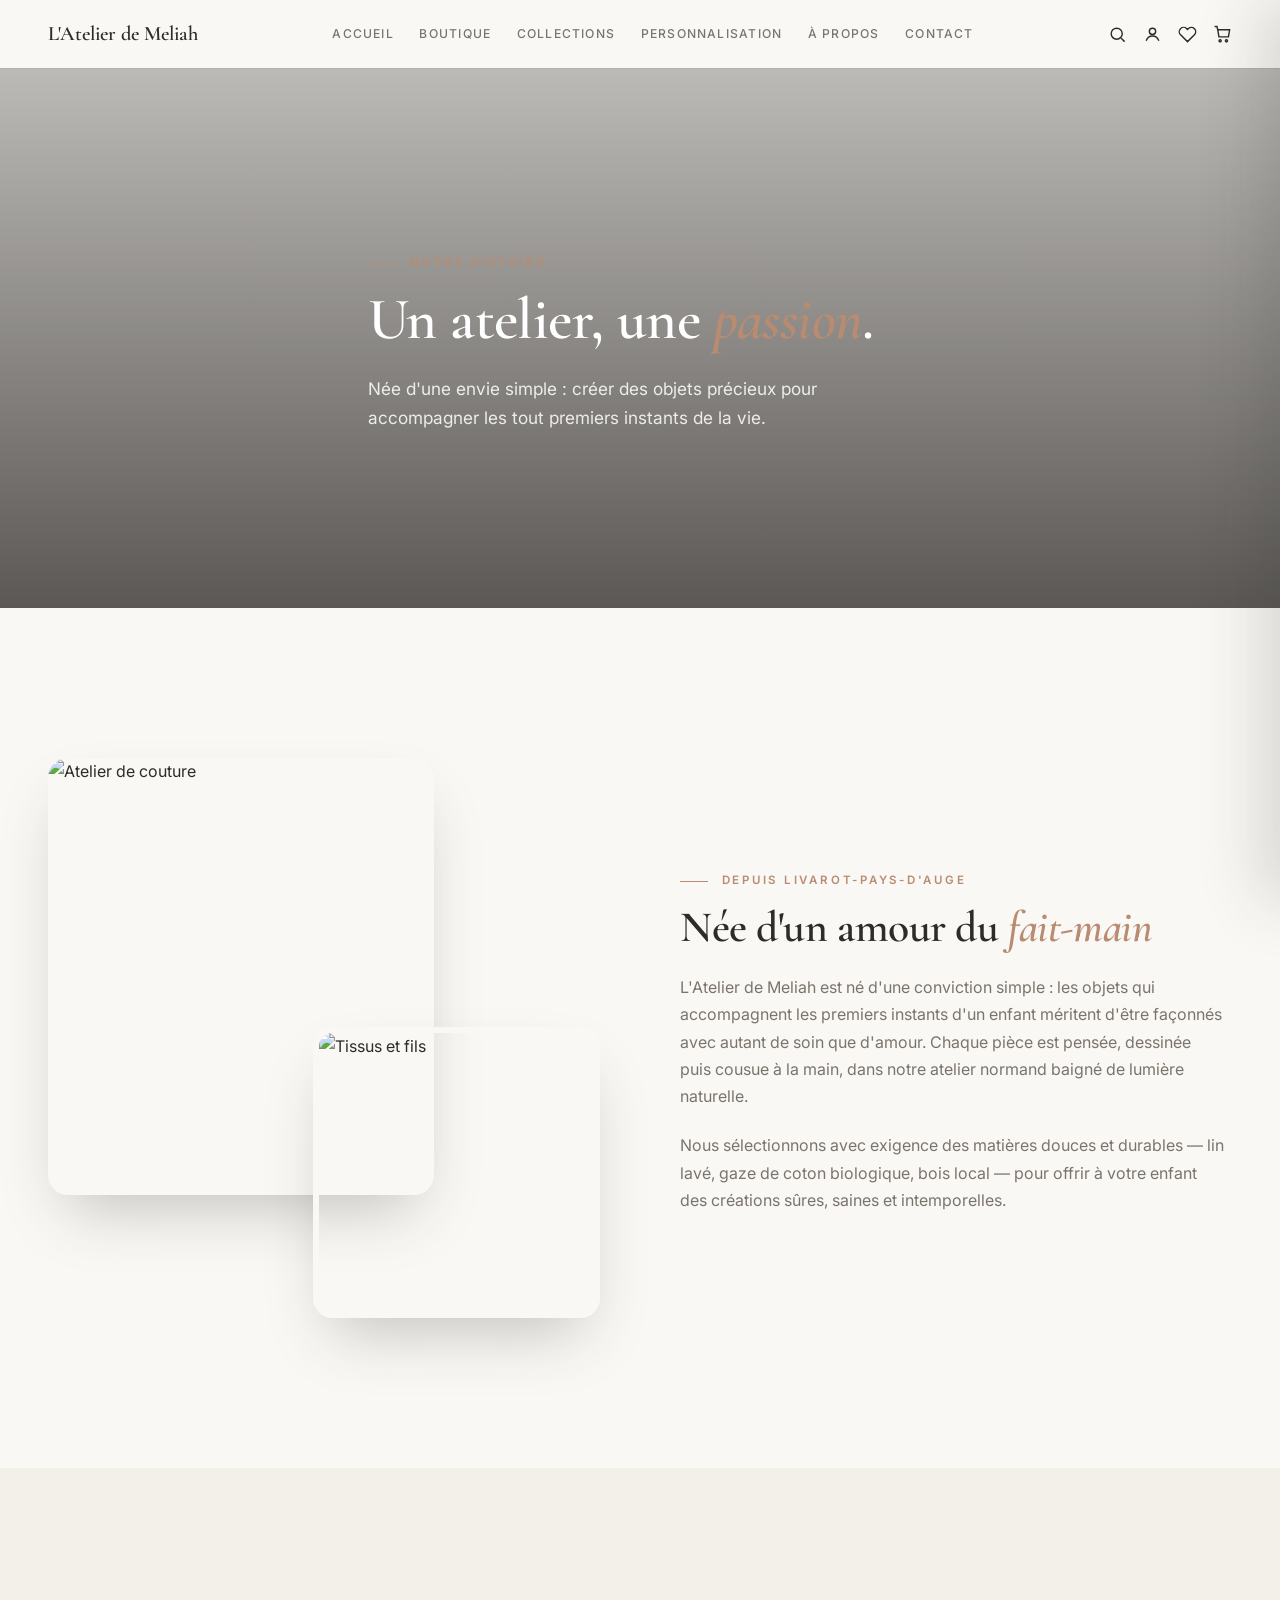
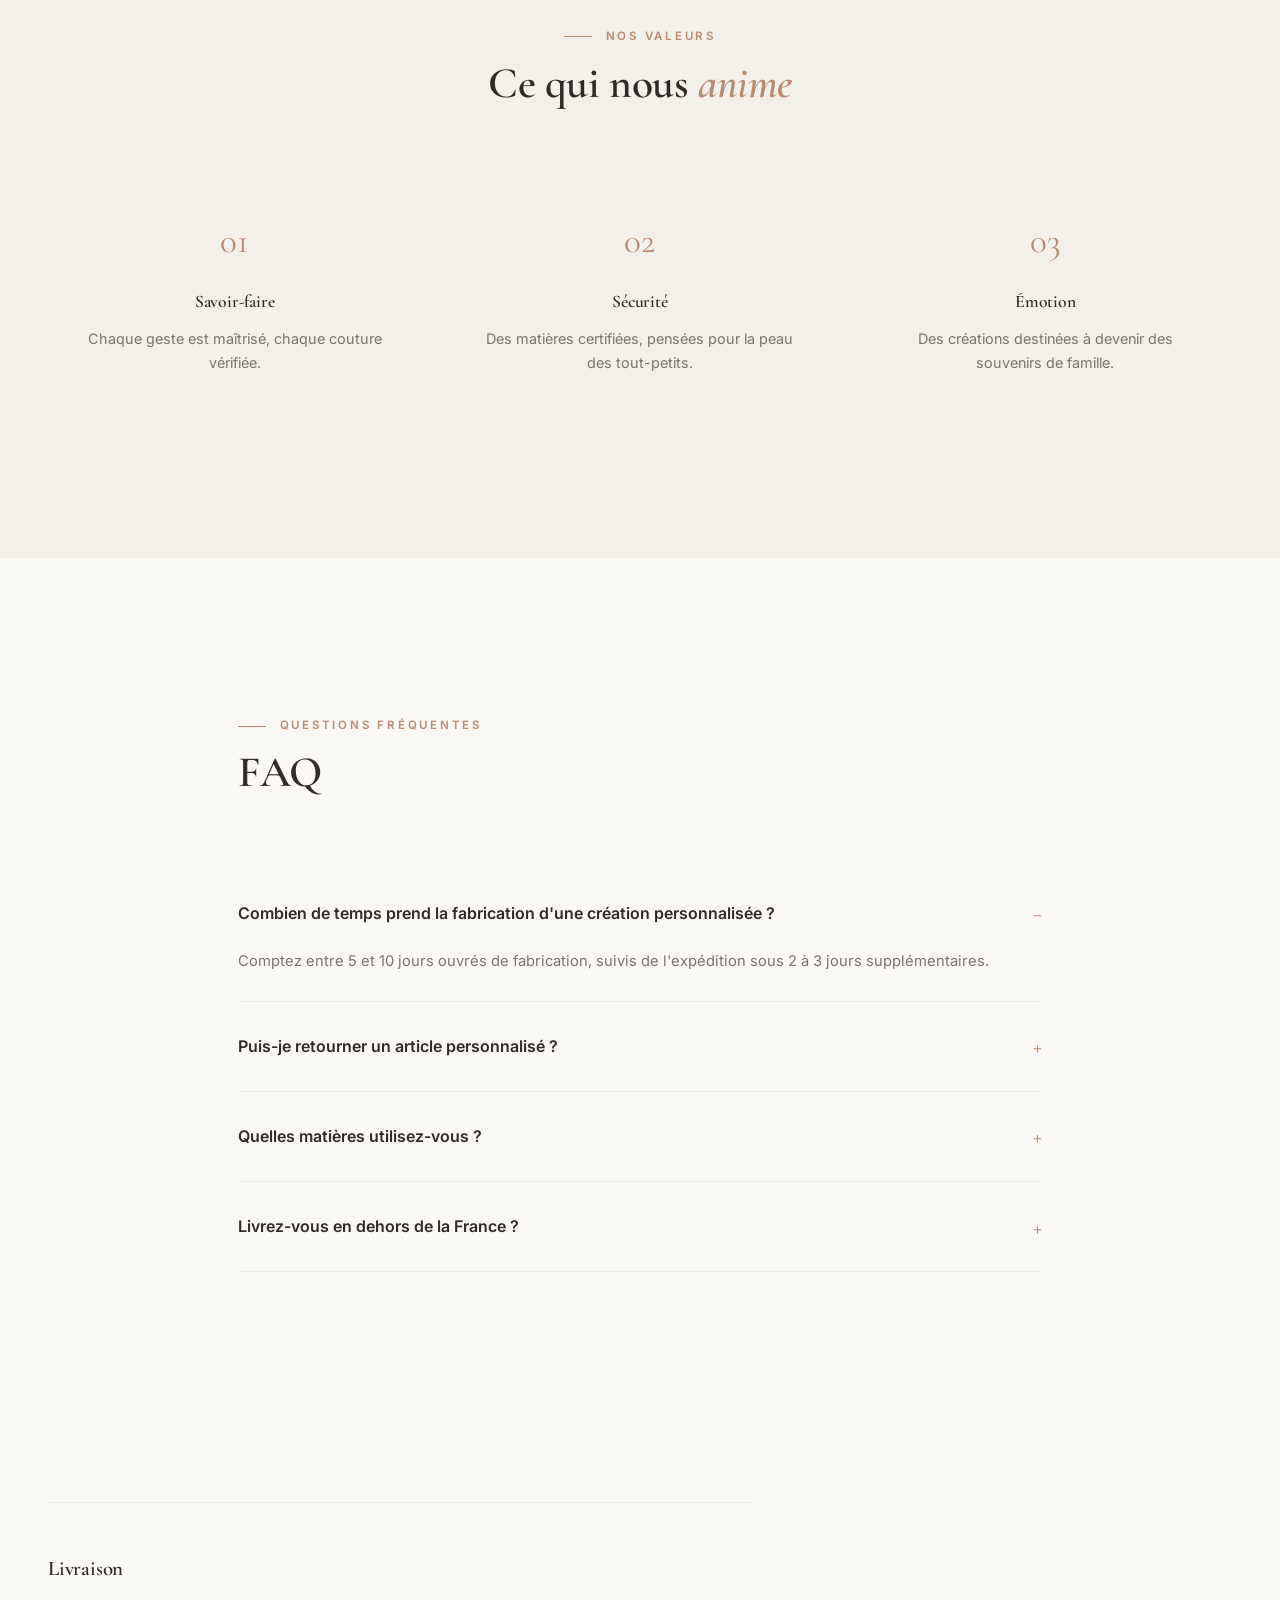
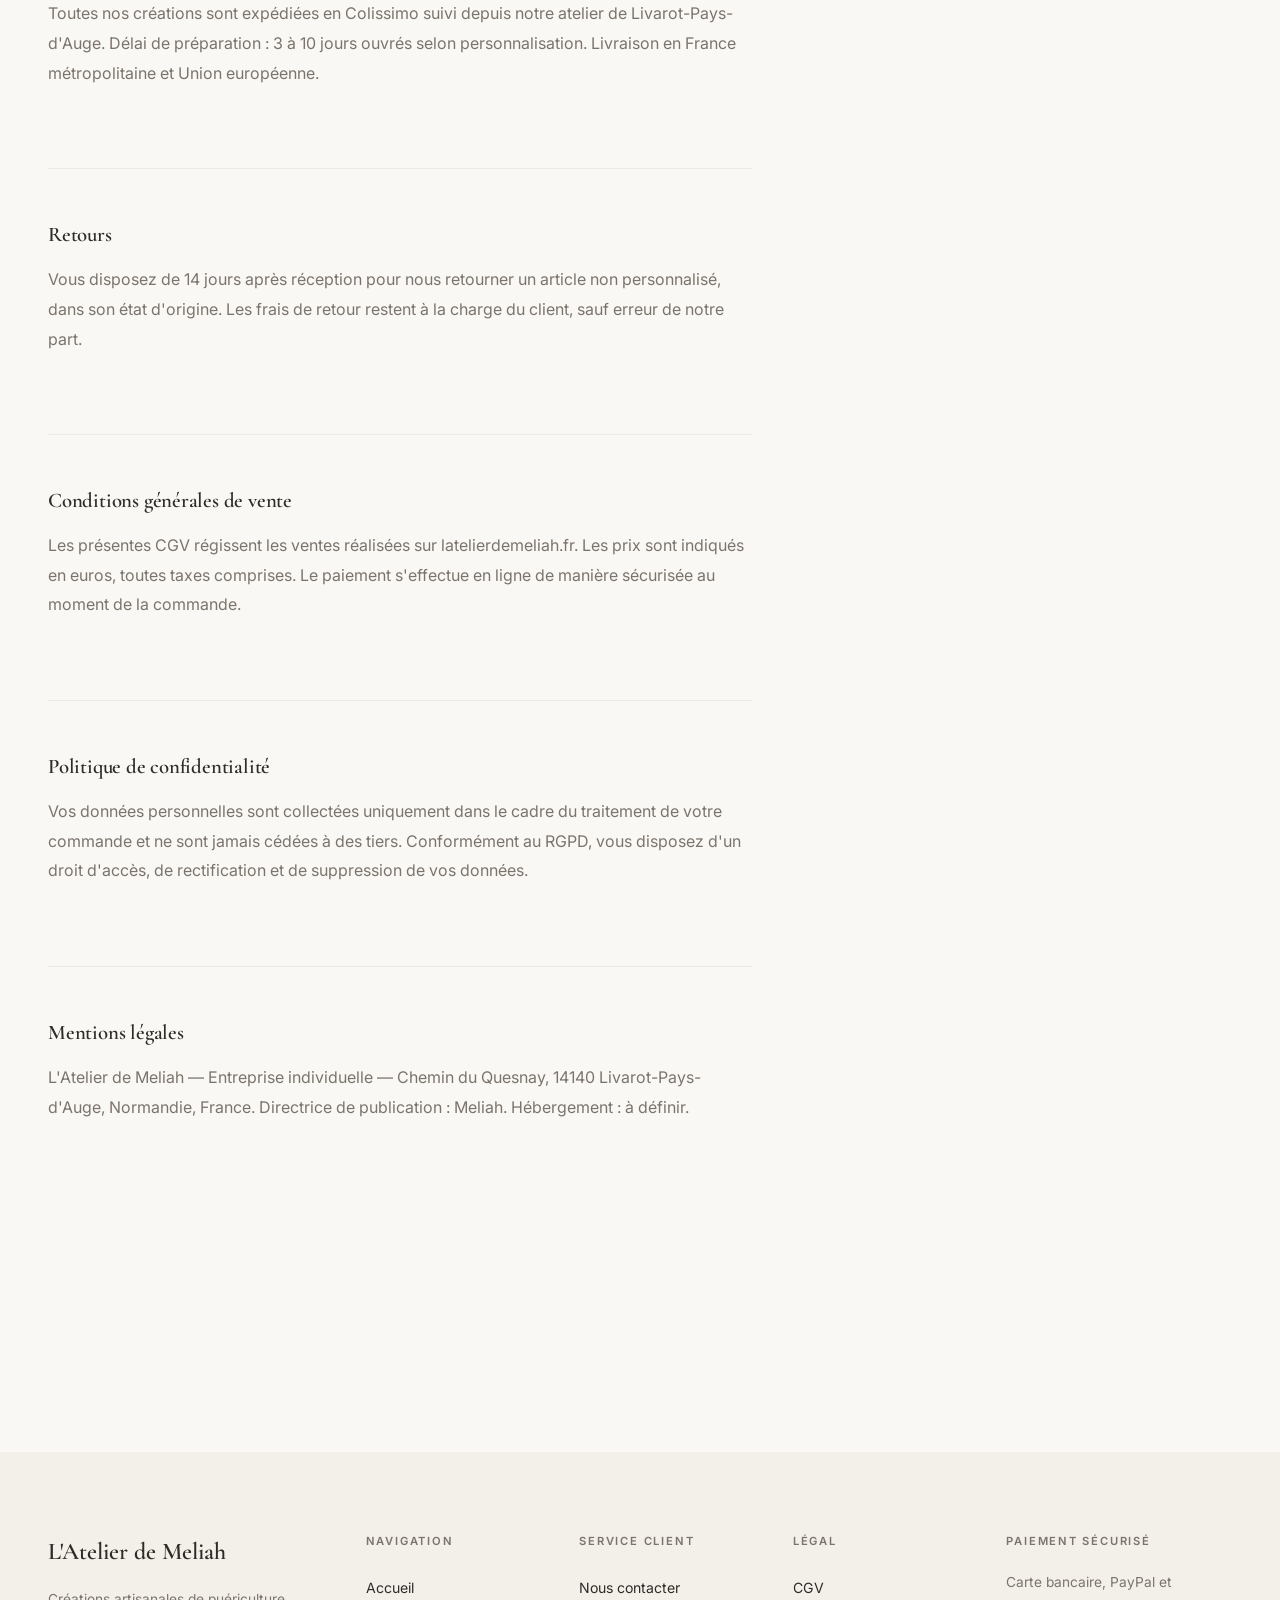
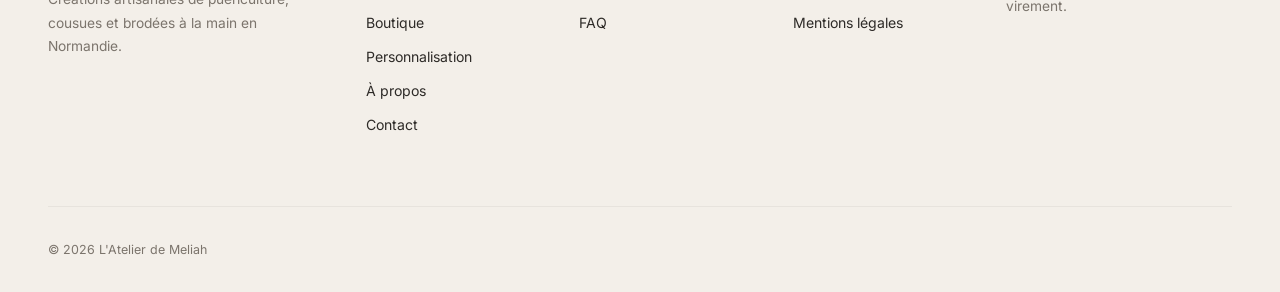
==== commit 9a18996d: "Add customer account space with Supabase auth + header/button polish Account: - New compte.html: log" ====
--- a/a-propos.html
+++ b/a-propos.html
@@ -10,7 +10,7 @@
 <link rel="preconnect" href="https://fonts.googleapis.com">
 <link rel="preconnect" href="https://fonts.gstatic.com" crossorigin>
 <link href="https://fonts.googleapis.com/css2?family=Cormorant+Garamond:wght@500;600;700&family=Inter:wght@300;400;500;600;700&display=swap" rel="stylesheet">
-<link rel="stylesheet" href="css/style.css">
+<link rel="stylesheet" href="css/style.css?v=3">
 <style>
   .about-hero{ min-height:60vh; display:flex; align-items:center; position:relative; color:#fff; }
   .about-hero-bg{ position:absolute; inset:0; background:linear-gradient(180deg, rgba(46,43,40,0.3), rgba(46,43,40,0.78)), url('https://images.unsplash.com/photo-1739117441029-9f2a8e59e8b2?auto=format&fit=crop&w=1800&q=85') center/cover; }
@@ -26,6 +26,9 @@
   .legal-block{ margin-top:5rem; padding-top:3rem; border-top:1px solid var(--border); max-width:44rem; }
   .legal-block h3{ font-size:1.3rem; margin-bottom:0.8rem; }
   .legal-block p{ color:var(--ink-soft); margin-bottom:1.2rem; line-height:1.85; }
+  @media (max-width:700px){
+    .value-grid{ grid-template-columns:1fr; gap:2.5rem; }
+  }
 </style>
 </head>
 <body>
@@ -43,7 +46,7 @@
     </nav>
     <div class="nav-icons">
       <button aria-label="Recherche"><svg width="19" height="19" viewBox="0 0 24 24" fill="none" stroke="currentColor" stroke-width="1.8"><circle cx="11" cy="11" r="7"/><path d="m21 21-4.3-4.3"/></svg></button>
-      <a href="a-propos.html#compte" class="icon-account" aria-label="Compte"><svg width="19" height="19" viewBox="0 0 24 24" fill="none" stroke="currentColor" stroke-width="1.8"><circle cx="12" cy="8" r="4"/><path d="M4 20c1.5-4 5-6 8-6s6.5 2 8 6"/></svg></a>
+      <a href="compte.html" class="icon-account" aria-label="Compte"><svg width="19" height="19" viewBox="0 0 24 24" fill="none" stroke="currentColor" stroke-width="1.8"><circle cx="12" cy="8" r="4"/><path d="M4 20c1.5-4 5-6 8-6s6.5 2 8 6"/></svg></a>
       <a href="a-propos.html#favoris" aria-label="Favoris" style="position:relative;">
         <svg width="19" height="19" viewBox="0 0 24 24" fill="none" stroke="currentColor" stroke-width="1.8"><path d="M20.8 4.6a5.5 5.5 0 0 0-7.8 0L12 5.6l-1-1a5.5 5.5 0 0 0-7.8 7.8l1 1L12 21l7.8-7.8 1-1a5.5 5.5 0 0 0 0-7.6Z"/></svg>
         <span class="icon-badge fav-count" style="display:none;">0</span>
@@ -58,6 +61,7 @@
   </div>
 </header>
 <nav class="mobile-nav">
+  <button class="mobile-nav-close" aria-label="Fermer le menu"><span></span><span></span></button>
   <a href="index.html">Accueil</a>
   <a href="boutique.html">Boutique</a>
   <a href="personnalisation.html">Personnalisation</a>
@@ -191,6 +195,7 @@
 </aside>
 
 <script src="js/products.js"></script>
-<script src="js/main.js"></script>
+<script src="js/main.js?v=3"></script>
+<script src="meliah-animations.js" defer></script>
 </body>
 </html>
--- a/css/style.css
+++ b/css/style.css
@@ -64,8 +64,8 @@
   letter-spacing:0.14em; text-transform:uppercase; font-weight:600;
   transition:all 0.4s var(--ease); white-space:nowrap; border:1px solid transparent;
 }
-.btn-primary{ background:var(--ink); color:#fff; }
-.btn-primary:hover{ background:var(--accent); transform:translateY(-2px); }
+.btn-primary{ background:var(--accent); color:#fff; }
+.btn-primary:hover{ background:#a67a61; transform:translateY(-2px); }
 .btn-accent{ background:var(--accent); color:#fff; }
 .btn-accent:hover{ background:#a67a61; transform:translateY(-2px); }
 .btn-outline{ background:transparent; color:#fff; border-color:rgba(255,255,255,0.55); }
@@ -97,6 +97,7 @@
 header.site.scrolled .nav-links a:hover{ color:var(--accent); }
 .nav-icons{ display:flex; align-items:center; justify-content:flex-end; gap:1rem; }
 .nav-icons button, .nav-icons a{ position:relative; color:#fff; transition:color 0.3s; display:flex; }
+.nav-icons button{ background:none; border:none; padding:0; cursor:pointer; -webkit-appearance:none; appearance:none; }
 header.site.scrolled .nav-icons button, header.site.scrolled .nav-icons a{ color:var(--ink); }
 .nav-icons button:hover, .nav-icons a:hover{ color:var(--accent); }
 .icon-badge{
@@ -118,21 +119,27 @@
 }
 .mobile-nav.open{ opacity:1; visibility:visible; transform:translateY(0); }
 .mobile-nav a{ font-family:var(--font-display); font-size:1.6rem; color:var(--ink); }
+.mobile-nav-close{
+  position:absolute; top:1.6rem; right:var(--gutter); width:40px; height:40px;
+  background:none; border:none; display:flex; align-items:center; justify-content:center;
+}
+.mobile-nav-close span{ position:absolute; width:22px; height:1.5px; background:var(--ink); }
+.mobile-nav-close span:first-child{ transform:rotate(45deg); }
+.mobile-nav-close span:last-child{ transform:rotate(-45deg); }
 
 /* ---------- Hero ---------- */
 .hero{
   min-height:100vh; position:relative; display:flex; align-items:flex-end;
-  padding:10rem 0 5rem; color:#fff; overflow:hidden;
+  padding:10rem 0 5rem; color:#fff; overflow:hidden; contain:paint;
 }
 .hero-bg{
   position:absolute; inset:0; background-size:cover; background-position:center;
-  transform:scale(1.08); will-change:transform;
 }
 .hero-bg::after{
   content:''; position:absolute; inset:0;
   background:linear-gradient(180deg, rgba(46,43,40,0.25) 0%, rgba(46,43,40,0.78) 100%);
 }
-.hero-content{ position:relative; z-index:2; max-width:640px; }
+.hero-content{ position:relative; z-index:2; max-width:640px; min-width:0; }
 .hero .eyebrow{ color:var(--accent-2); }
 .hero .eyebrow::before{ background:var(--accent-2); }
 .hero h1{ color:#fff; margin-top:1.5rem; }
@@ -190,7 +197,7 @@
 .products-grid{ display:grid; grid-template-columns:repeat(4,1fr); gap:1.75rem; }
 .product-card{ position:relative; }
 .product-media{
-  position:relative; border-radius:var(--radius); overflow:hidden; aspect-ratio:4/5; background:var(--bg-2);
+  position:relative; display:block; border-radius:var(--radius); overflow:hidden; aspect-ratio:4/5; background:var(--bg-2);
 }
 .product-media img{ position:absolute; inset:0; width:100%; height:100%; object-fit:cover; transition:transform 0.7s var(--ease), opacity .5s ease; }
 .product-media img.img-hover{ opacity:0; }
@@ -225,7 +232,7 @@
   overflow:hidden; color:#fff; background-size:cover; background-position:center;
 }
 .editorial::after{ content:''; position:absolute; inset:0; background:linear-gradient(90deg, rgba(46,43,40,0.82) 0%, rgba(46,43,40,0.15) 65%); }
-.editorial-content{ position:relative; z-index:2; padding:5rem; max-width:560px; }
+.editorial-content{ position:relative; z-index:2; padding:5rem; max-width:560px; min-width:0; }
 .editorial .eyebrow{ color:var(--accent-2); }
 .editorial .eyebrow::before{ background:var(--accent-2); }
 .editorial h2{ color:#fff; margin-top:1.25rem; }
@@ -286,7 +293,7 @@
 .newsletter p{ color:rgba(255,255,255,0.72); margin-top:1rem; }
 .newsletter-form{ display:flex; max-width:26rem; margin:2.5rem auto 0; gap:0.75rem; }
 .newsletter-form input{
-  flex:1; background:rgba(255,255,255,0.08); border:1px solid rgba(255,255,255,0.18); border-radius:999px;
+  flex:1; min-width:0; background:rgba(255,255,255,0.08); border:1px solid rgba(255,255,255,0.18); border-radius:999px;
   padding:1rem 1.4rem; color:#fff; font-size:0.9rem; outline:none;
 }
 .newsletter-form input::placeholder{ color:rgba(255,255,255,0.45); }
@@ -370,7 +377,9 @@
 }
 @media (max-width:768px){
   .nav-links, .nav-row .nav-icons a.icon-account, .nav-row a.nav-cta{ display:none; }
-  .nav-row{ grid-template-columns:auto auto auto; }
+  .nav-row{ grid-template-columns:auto auto auto; gap:0.75rem; }
+  .nav-icons{ gap:0.65rem; }
+  .nav-icons button[aria-label="Recherche"]{ display:none; }
   .burger{ display:flex; }
   .reassurance-grid, .products-grid, .collections-grid{ grid-template-columns:1fr; }
   .editorial-content{ padding:2.5rem; max-width:none; }
@@ -379,4 +388,6 @@
   .footer-grid{ grid-template-columns:1fr; gap:2.5rem; }
   .section{ padding:80px 0; }
   footer.site{ margin-top:100px; }
-}
+  .hero-actions .btn{ white-space:normal; text-align:center; }
+  .atelier-stats{ gap:1.5rem; flex-wrap:wrap; }
+}
